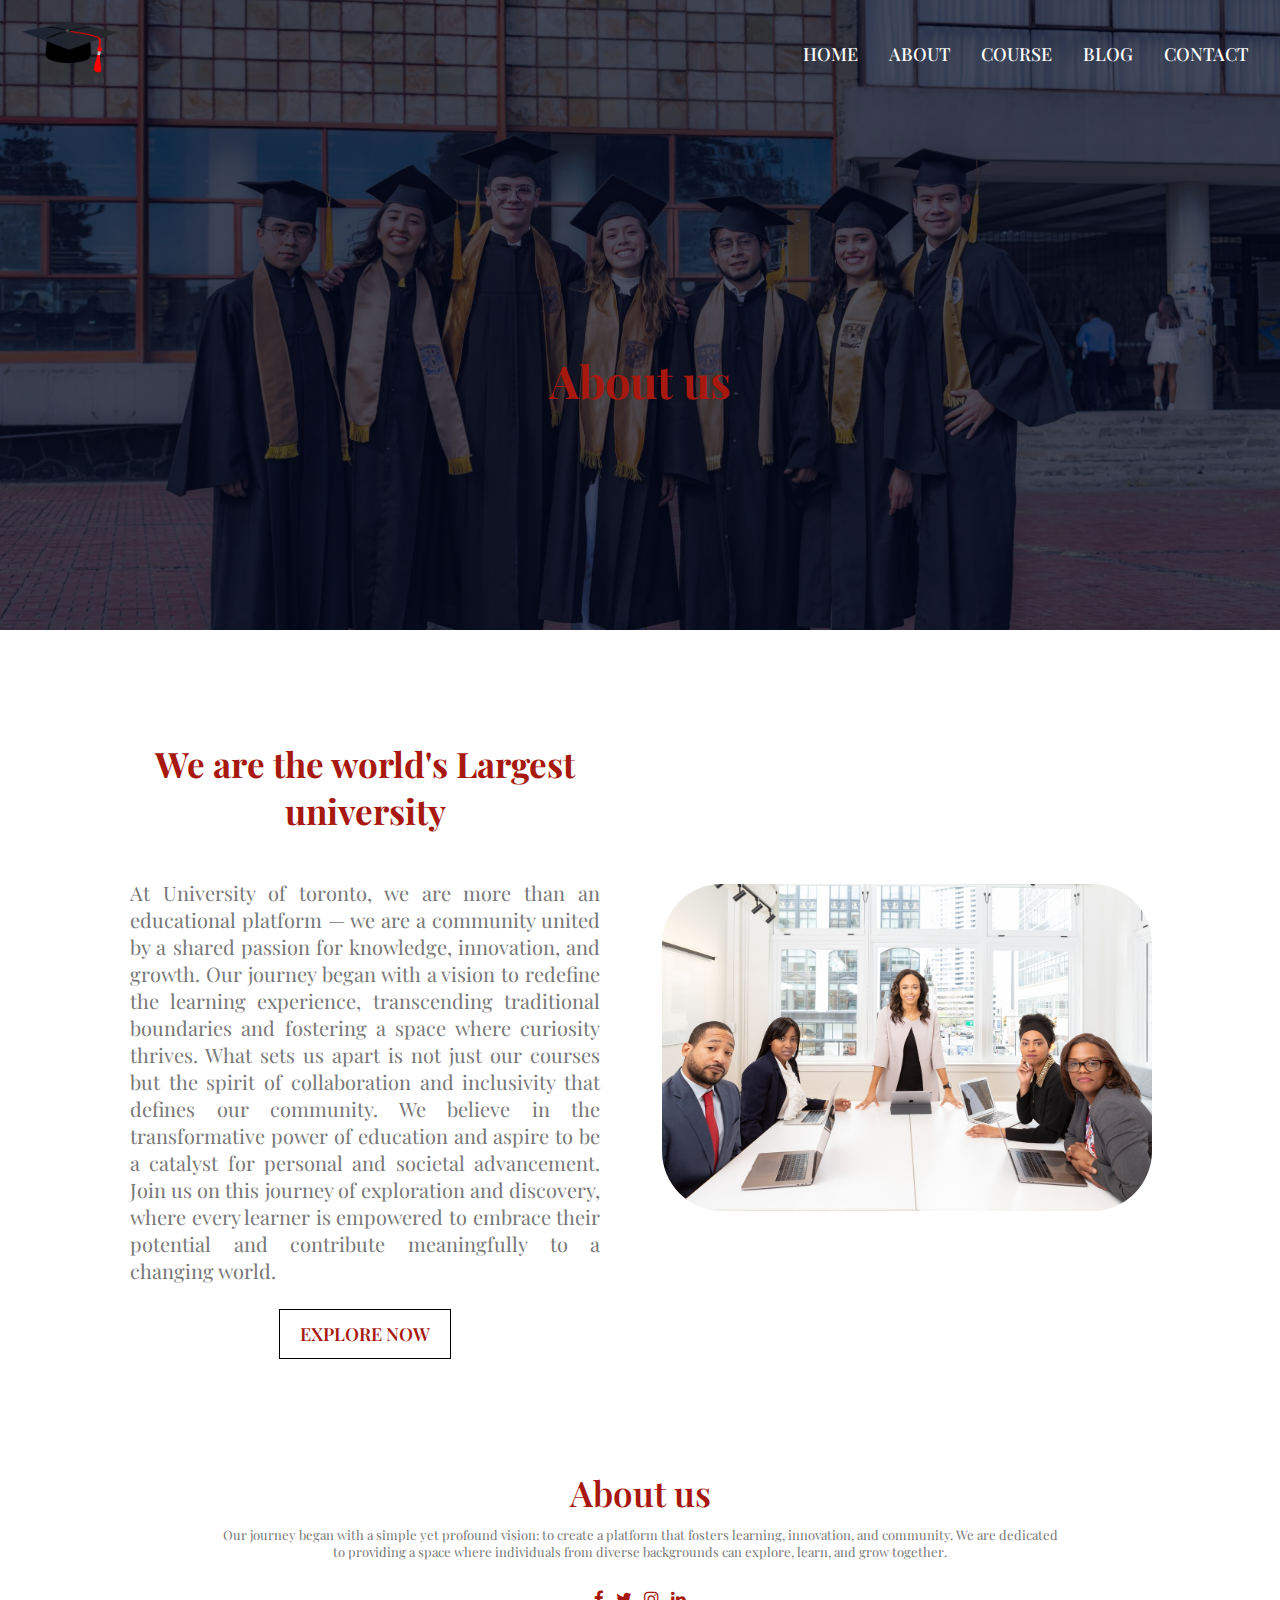
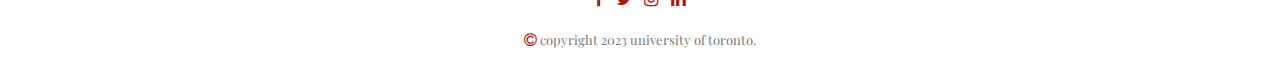
==== about.html @ 58e4b582 "first commit" ====
<!DOCTYPE html>
<html lang="en">
  <head>
    <meta charset="UTF-8" />
    <meta name="viewport" content="width=device-width, initial-scale=1.0" />
    <link
      href="https://fonts.googleapis.com/css2?family=Playfair+Display:ital,wght@0,400;0,500;0,600;1,400;1,500&display=swap"
      rel="stylesheet"
    />
    <link
      rel="stylesheet"
      href="https://cdnjs.cloudflare.com/ajax/libs/font-awesome/4.7.0/css/font-awesome.min.css"
    />
    <link rel="stylesheet" href="style.css" />
    <title>university of toronto</title>
  </head>
  <body>
    <!-- about page header section -->
    <section id="sub-header">
      <nav>
        <h1>
          <a href="index.html"><img src="images/logo4.png" /></a>
        </h1>
        <div class="right">
          <ul>
            <li><a href="index.html">HOME</a></li>
            <li><a href="about.html">ABOUT</a></li>
            <li><a href="">COURSE</a></li>
            <li><a href="">BLOG</a></li>
            <li><a href="">CONTACT</a></li>
          </ul>
        </div>
      </nav>
      <h2>About us</h2>
    </section>

    <!-- about us content -->

    <section id="about-us">
      <div class="row">
        <div class="about-sec">
          <h2>We are the world's Largest university</h2>
          <div class="about-phara">
            <p>
              At University of toronto, we are more than an educational platform
              — we are a community united by a shared passion for knowledge,
              innovation, and growth. Our journey began with a vision to
              redefine the learning experience, transcending traditional
              boundaries and fostering a space where curiosity thrives. What
              sets us apart is not just our courses but the spirit of
              collaboration and inclusivity that defines our community. We
              believe in the transformative power of education and aspire to be
              a catalyst for personal and societal advancement. Join us on this
              journey of exploration and discovery, where every learner is
              empowered to embrace their potential and contribute meaningfully
              to a changing world.
            </p>
          </div>
          <a href="#"><button>EXPLORE NOW</button></a>
        </div>
        <div class="about-sec-2">
          <img src="images/about.jpg" alt="" />
        </div>
      </div>
    </section>

    <!-- about page footer section -->

    <section id="footer">
      <h4>About us</h4>
      <p>
        Our journey began with a simple yet profound vision: to create a
        platform that fosters learning, innovation, and community. We are
        dedicated <br />to providing a space where individuals from diverse
        backgrounds can explore, learn, and grow together.
      </p>
      <div class="icons">
        <i class="fa fa-facebook"></i>
        <i class="fa fa-twitter"></i>
        <i class="fa fa-instagram"></i>
        <i class="fa fa-linkedin"></i>
      </div>
      <div class="copyright">
        <p>
          <i class="fa fa-copyright"></i> copyright 2023 university of toronto.
        </p>
      </div>
    </section>
  </body>
</html>
---- style.css ----
* {
  margin: 0;
  padding: 0;
  font-family: "Playfair Display", serif;
}
/* header section */
#header {
  width: 100%;
  min-height: 100vh;
  background-image: linear-gradient(rgba(7, 7, 7, 0.62), rgba(0, 0, 0, 0.814)),
    url(images/banner1.jpg);
  background-position: center;
  background-size: cover;
  position: relative;
}
#header nav {
  display: flex;
  padding: 10px 20px;
  justify-content: space-between;
  align-items: center;
}
#header nav button {
  padding: 10px;
  font-size: 40px;
  background-color: transparent;
  border: none;
  color: #fff;
  display: none;
}

img {
  width: 100%;
}
#header h1 {
  width: 100px;
}
#header .right {
  flex: 1;
  text-align: right;
  position: relative;
}
#header ul li {
  list-style: none;
  display: inline-block;
  padding: 8px 12px;
  position: relative;
}
#header ul li a {
  color: #ffffff;
  text-decoration: none;
  font-size: 18px;
  font-weight: 500;
}
#header ul li::after {
  content: "";
  width: 0;
  height: 2px;
  background: #a7180e;
  display: block;
  margin: auto;
  transition: 0.4s;
}
#header ul li:hover::after {
  width: 100%;
}
#header .text-box {
  width: 90%;
  margin-top: 25px;
  color: #ffffff;
  position: absolute;
  top: 50%;
  left: 50%;
  transform: translate(-50%, -50%);
  text-align: center;
}
#header .text-box h1 {
  width: 100%;
  font-size: 50px;
  color: #a7180e;
}
#header .text-box p {
  margin-top: 15px;
  margin-bottom: 150px;
  font-size: 18px;
  color: #ffffff;
}
#header .text-box p span {
  color: #a7180e;
}
#header .header-btn a {
  display: inline-block;
  text-decoration: none;
  color: #a7180e;
  border: 1px solid #ffffff;
  padding: 12px 20px;
  font-size: 15px;
  font-weight: 600;
  background: transparent;
  position: relative;
  cursor: pointer;
}
#header .header-btn a:hover {
  border: 1px solid #000000;
  background: #a7180e;
  color: #000000;
  transition: 1s;
}
/* courses section */
#course {
  width: 80%;
  margin: auto;
  padding-top: 100px;
  text-align: center;
}
#course h1 {
  font-size: 36px;
  font-weight: 600;
  color: #a7180e;
}
#course p {
  color: #777;
  font-size: 14px;
  font-weight: 300;
  line-height: 22px;
  padding: 10px;
}
#course .row {
  margin-top: 5%;
  display: flex;
  justify-content: space-between;
}
#course .course-sec {
  flex-basis: 31%;
  background: #fff3f3;
  border-radius: 10px;
  margin-bottom: 5%;
  padding: 20px 12px;
  box-sizing: border-box;
  transition: 0.5s;
}
#course .course-sec:hover {
  box-shadow: 0 0 20px 0px rgba(0, 0, 0, 0.2);
}
#course h3 {
  text-align: center;
  font-weight: 600;
  margin: 10px 0;
}
/* section campus */
#campus {
  width: 80%;
  margin: auto;
  text-align: center;
  padding-top: 50px;
}
#campus h1 {
  font-size: 34px;
  font-weight: 600;
  color: #a7180e;
}
#campus p {
  color: #777;
  font-size: 14px;
  font-weight: 300;
  line-height: 22px;
  padding-bottom: 40px;
}
#campus .row {
  display: flex;
  gap: 35px;
}
#campus .campus-sec {
  flex-basis: 32%;
  margin-bottom: 30px;
  border-radius: 10px;
  position: relative;
  overflow: hidden;
}

#campus .campus-sec .img img {
  width: 100%;
  display: block;
}
#campus .layer {
  background: transparent;
  height: 100%;
  width: 100%;
  position: absolute;
  top: 0;
  left: 0;
  transition: 0.5s;
}
#campus .layer:hover {
  background: rgba(77, 77, 77, 0.7);
}
#campus .layer h3 {
  color: #a7180e;
  font-size: 46px;
  width: 100%;
  bottom: 0;
  left: 50%;
  transform: translateX(-50%);
  position: absolute;
  opacity: 0;
  transition: 1s;
}
#campus .layer:hover h3 {
  bottom: 49%;
  opacity: 1;
}
/* facilities */
#facilities {
  width: 80%;
  margin: auto;
  text-align: center;
  padding-top: 100px;
}
#facilities h1 {
  font-size: 34px;
  font-weight: 600;
  color: #a7180e;
}
#facilities p {
  color: #777;
  font-size: 14px;
  font-weight: 300;
  line-height: 22px;
  padding-bottom: 40px;
}
#facilities .row {
  display: flex;
  gap: 35px;
}
#facilities .facilities-sec {
  flex-basis: 31%;
  border-radius: 10px;
  margin-bottom: 5%;
  text-align: left;
}
#facilities .facilities-sec img {
  width: 100%;
  border-radius: 10px;
}
#facilities .facilities-sec h3 {
  margin-top: 16px;
  margin-bottom: 15px;
  text-align: center;
  color: #a7180e;
}
#facilities .facilities-sec p {
  padding: 0;
}
/* testimonials */
#testimonials {
  width: 80%;
  margin: auto;
  text-align: center;
  padding-top: 100px;
}
#testimonials h1 {
  font-size: 34px;
  font-weight: 600;
  color: #a7180e;
}
#testimonials p {
  color: #777;
  font-size: 14px;
  font-weight: 300;
  line-height: 22px;
  padding-bottom: 40px;
}
#testimonials .row {
  display: flex;
  gap: 40px;
}
#testimonials .testimonials-sec {
  flex-basis: 44%;
  border-radius: 10px;
  margin-bottom: 5%;
  text-align: left;
  background: #fff3f3;
  padding: 25px;
  cursor: pointer;
}
#testimonials .testimonials-sec img {
  height: 40px;
  width: 40px;
  margin-left: 5px;
  margin-right: 30px;
  border-radius: 50%;
}
#testimonials .testimonials-sec h3 {
  text-align: center;
  display: inline-block;
  margin-top: 10px;
  margin-left: 74px;
}
#testimonials .testimonials-sec p {
  padding: 0;
}
.testimonials-image {
  vertical-align: middle;
}
.testimonial-flex {
  display: flex;
}
#testimonials .testimonials-sec .fa-one {
  margin-top: 10px;
  margin-left: 74px;
}
#testimonials .testimonials-sec i {
  color: #f44336;
  font-size: 9px;
}
/* call section */

#call-to-action {
  margin: 100px auto;
  width: 80%;
  background-image: linear-gradient(rgba(0, 0, 0, 0.7), rgba(0, 0, 0, 0.7)),
    url(images/banner2.jpg);
  background-position: center;
  background-size: cover;
  border-radius: 10px;
  text-align: center;
  padding: 100px 0;
}
#call-to-action h2 {
  color: #fff;
  margin-bottom: 40px;
  padding: 0;
  letter-spacing: 2px;
}
#call-to-action .footer-btn {
  display: inline-block;
  text-decoration: none;
  color: #a7180e;
  border: 1px solid #ffffff;
  padding: 12px 20px;
  font-size: 15px;
  font-weight: 600;
  background: transparent;
  position: relative;
  cursor: pointer;
}
#call-to-action .footer-btn:hover {
  border: 1px solid #000000;
  background: #a7180e;
  color: #000000;
  transition: 1s;
}
/* footer section */
#footer {
  width: 100%;
  text-align: center;
  padding: 20px 0;
}
#footer h4 {
  margin-top: 10px;
  margin-bottom: 10px;
  font-weight: 600;
  font-size: 35px;
  color: #a7180e;
}
#footer p {
  padding-bottom: 10px;
  font-size: 13px;
  color: #777;
}
#footer .icons i {
  padding: 4px;
  padding-top: 20px;
  font-size: 17px;
  color: #a7180e;
  cursor: pointer;
}
#footer .copyright {
  padding-top: 20px;
}
#footer .fa-copyright {
  color: #a7180e;
  font-size: 15px;
}

/* about page  */
/* sub header section */

#sub-header {
  height: 70vh;
  width: 100%;
  background-image: linear-gradient(rgba(4, 9, 30, 0.7), rgba(4, 9, 30, 0.7)),
    url(images/background2.jpg);
  background-position: center;
  background-size: cover;
  text-align: center;
  color: #a7180e;
  font-size: 30px;
}
#sub-header h2 {
  margin-top: 250px;
}

#sub-header nav {
  display: flex;
  padding: 10px 20px;
  justify-content: space-between;
  align-items: center;
}
img {
  width: 100%;
}
#sub-header h1 {
  width: 100px;
}
#sub-header .right {
  flex: 1;
  text-align: right;
}
#sub-header ul li {
  list-style: none;
  display: inline-block;
  padding: 8px 12px;
  position: relative;
}
#sub-header ul li a {
  color: #ffffff;
  text-decoration: none;
  font-size: 18px;
  font-weight: 500;
}
#sub-header ul li::after {
  content: "";
  width: 0;
  height: 2px;
  background: #a7180e;
  display: block;
  margin: auto;
  transition: 0.4s;
}
#sub-header ul li:hover::after {
  width: 100%;
}

/* about us content */

#about-us {
  width: 80%;
  margin: auto;
  padding-top: 80px;
  padding-bottom: 50px;
}
#about-us .row {
  display: flex;
  gap: 60px;
  align-items: center;
}
#about-us .about-sec {
  flex-basis: 48%;
  padding: 30px 2px;
  justify-content: center;
  text-align: center;
}
#about-us .about-phara {
  text-align: justify;
}
.about-sec-2 {
  width: 50%;
}
#about-us .about-sec-2 img {
  width: 100%;
  border-radius: 60px;
}
#about-us .about-sec h2 {
  padding-top: 0;
  padding-bottom: 30px;
  font-size: 35px;
  color: #a7180e;
}
#about-us .about-sec p {
  padding: 15px 0 25px;
  font-size: 20px;
  color: #777;
}
#about-us .about-sec button {
  display: inline-block;
  text-decoration: none;
  color: #a7180e;
  border: 1px solid #000000;
  padding: 12px 20px;
  font-size: 18px;
  font-weight: 600;
  background: transparent;
  position: relative;
  cursor: pointer;
}
#about-us .about-sec button:hover {
  border: 1px solid #000000;
  background: #a7180e;
  color: #000000;
  transition: 1s;
}

/* scroll bar */

::-webkit-scrollbar {
  width: 15px;
}
::-webkit-scrollbar-track {
  background: white;
}
::-webkit-scrollbar-thumb {
  background: #a7180e;
}
::-webkit-scrollbar-thumb:hover {
  background: rgba(0, 0, 0, 0.873);
}
/* responsive section */
/* header responsive */

@media all and (max-width: 700px) {
  #header .right {
    position: relative;
  }
  #header nav .right ul {
    display: none;
  }
  #header nav .right:hover ul {
    display: flex;
    flex-direction: column;
    position: absolute;
    right: 51px;
    top: 21px;
    align-items: center;
    background-color: rgba(0, 0, 0, 0.4);
  }
  #header nav button {
    display: inline-block;
  }
  #header .text-box h1 {
    font-size: 33px;
  }
  #header .text-box p {
    font-size: 12px;
  }
}
/* courses responsive */

@media all and (max-width: 985px) {
  #course .row {
    flex-direction: column;
    row-gap: 30px;
  }
  #course .course-sec {
    width: 70%;
    margin: 0 auto;
  }
}

/* campus responsive */

@media all and (max-width: 850px) {
  #campus .row {
    flex-direction: column;
  }
  #campus .row .campus-sec .img {
    max-width: 350px;
    margin: 0 auto;
  }
  #campus .layer {
    display: none;
  }
}
/* facilities responsive */
@media all and (max-width: 990px) {
  #facilities .row {
    flex-direction: column;
  }
  #facilities .row .img-facilities {
    width: 80%;
    margin: 0 auto;
  }
  #facilities .facilities-sec .img-discr {
    width: 80%;
    margin: 0 auto;
    text-align: center;
  }
}

/* testimonials responsive */

@media all and (max-width: 960px) {
  #testimonials .row {
    flex-direction: column;
  }
}
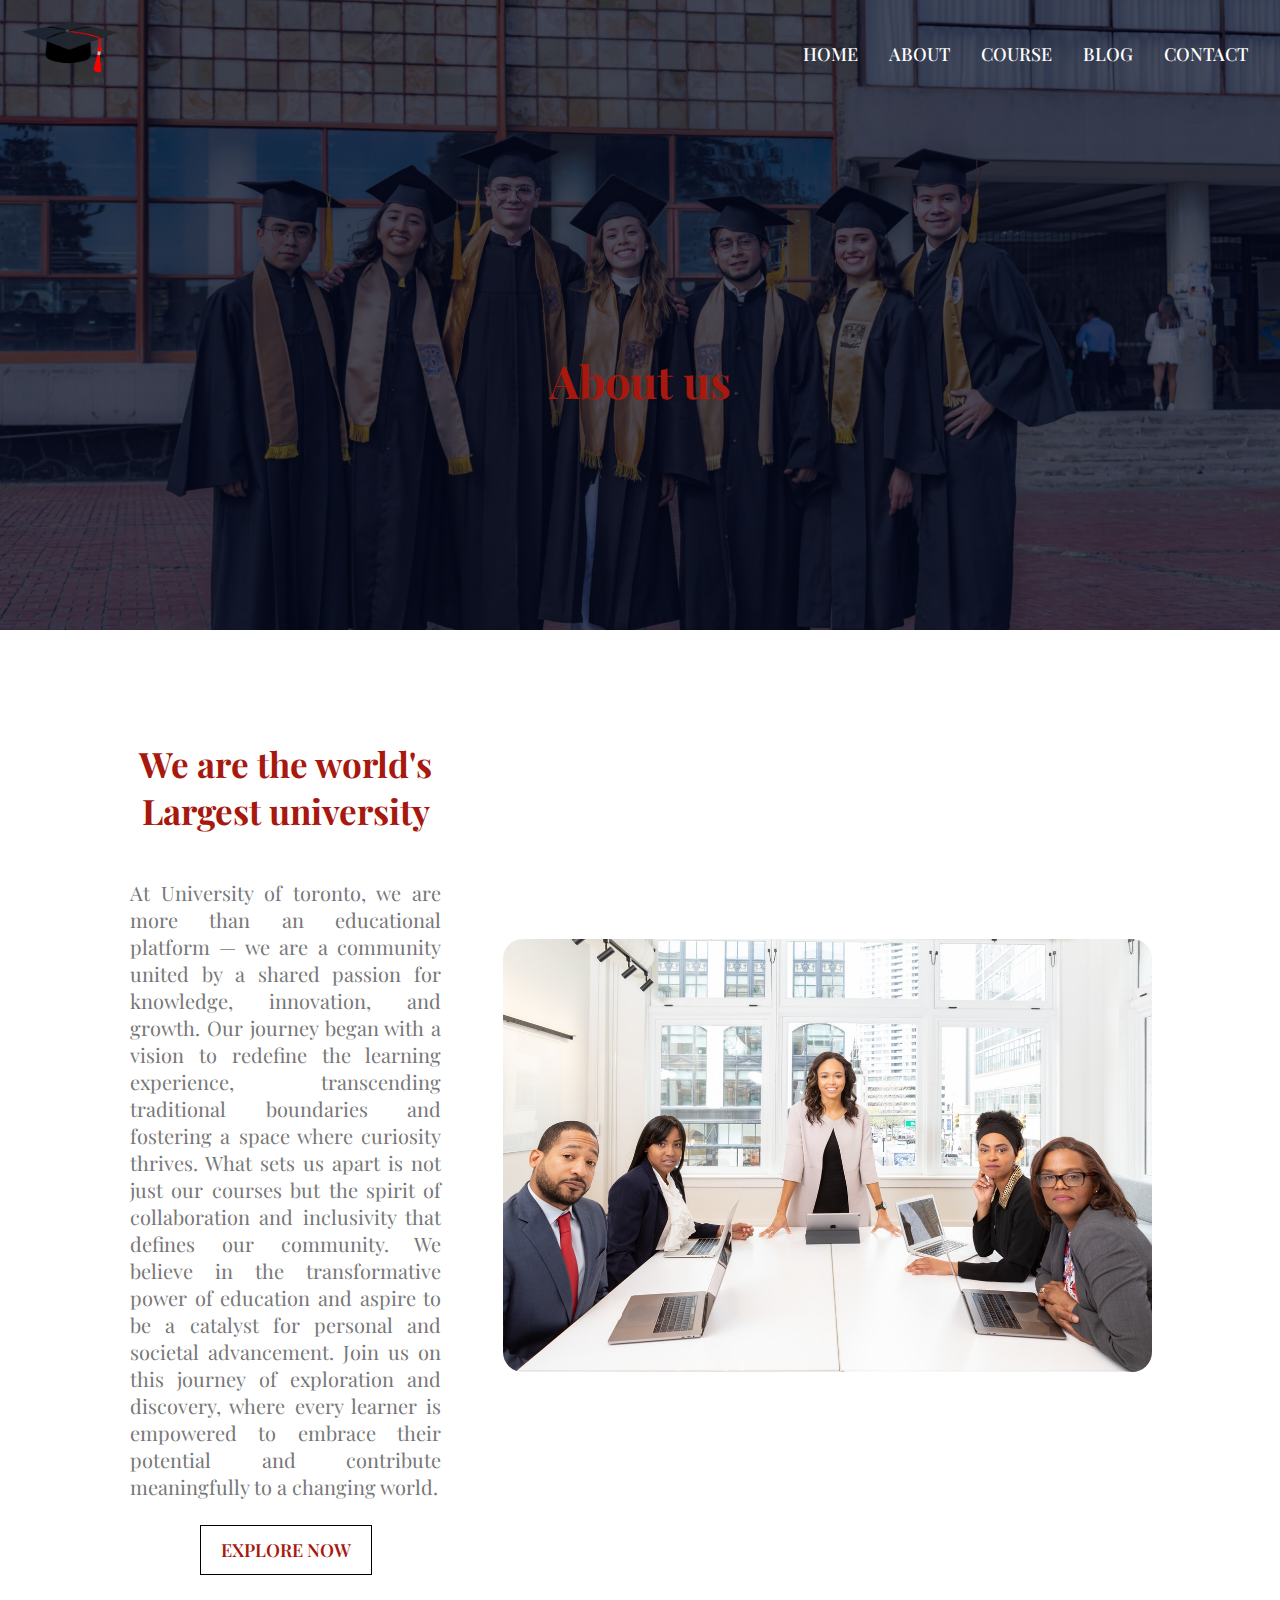
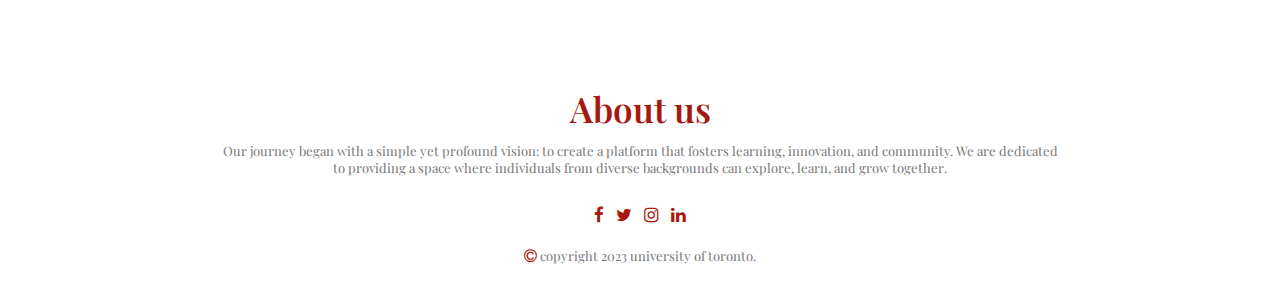
==== commit f9df484d: "changes in responsive" ====
--- a/about.html
+++ b/about.html
@@ -22,6 +22,7 @@
           <a href="index.html"><img src="images/logo4.png" /></a>
         </h1>
         <div class="right">
+          <button><i class="fa fa-bars"></i></button>
           <ul>
             <li><a href="index.html">HOME</a></li>
             <li><a href="about.html">ABOUT</a></li>
@@ -68,12 +69,14 @@
 
     <section id="footer">
       <h4>About us</h4>
-      <p>
-        Our journey began with a simple yet profound vision: to create a
-        platform that fosters learning, innovation, and community. We are
-        dedicated <br />to providing a space where individuals from diverse
-        backgrounds can explore, learn, and grow together.
-      </p>
+      <div class="footer-p">
+        <p>
+          Our journey began with a simple yet profound vision: to create a
+          platform that fosters learning, innovation, and community. We are
+          dedicated <br />to providing a space where individuals from diverse
+          backgrounds can explore, learn, and grow together.
+        </p>
+      </div>
       <div class="icons">
         <i class="fa fa-facebook"></i>
         <i class="fa fa-twitter"></i>
--- a/style.css
+++ b/style.css
@@ -312,7 +312,7 @@
   color: #f44336;
   font-size: 9px;
 }
-/* call section */
+/* contact section */
 
 #call-to-action {
   margin: 100px auto;
@@ -326,7 +326,8 @@
   padding: 100px 0;
 }
 #call-to-action h2 {
-  color: #fff;
+  font-size: 35px;
+  color: #a7180e;
   margin-bottom: 40px;
   padding: 0;
   letter-spacing: 2px;
@@ -362,6 +363,10 @@
   font-size: 35px;
   color: #a7180e;
 }
+#footer .footer-p {
+  width: 75%;
+  margin: 0 auto;
+}
 #footer p {
   padding-bottom: 10px;
   font-size: 13px;
@@ -382,7 +387,7 @@
   font-size: 15px;
 }
 
-/* about page  */
+/* about page header section */
 /* sub header section */
 
 #sub-header {
@@ -405,6 +410,14 @@
   padding: 10px 20px;
   justify-content: space-between;
   align-items: center;
+}
+#sub-header nav button {
+  padding: 10px;
+  font-size: 40px;
+  background-color: transparent;
+  border: none;
+  color: #fff;
+  display: none;
 }
 img {
   width: 100%;
@@ -466,9 +479,12 @@
 .about-sec-2 {
   width: 50%;
 }
+#about-us .about-sec-2 {
+  width: 100%;
+}
+
 #about-us .about-sec-2 img {
-  width: 100%;
-  border-radius: 60px;
+  border-radius: 20px;
 }
 #about-us .about-sec h2 {
   padding-top: 0;
@@ -570,7 +586,9 @@
     display: none;
   }
 }
+
 /* facilities responsive */
+
 @media all and (max-width: 990px) {
   #facilities .row {
     flex-direction: column;
@@ -593,3 +611,67 @@
     flex-direction: column;
   }
 }
+
+/* contact responsive */
+
+@media all and (max-width: 750px) {
+  #call-to-action h2 {
+    font-size: 30px;
+  }
+}
+
+/* footer responsive */
+
+@media all and (max-width: 560px) {
+  #footer .footer-p {
+    width: 75%;
+    margin: 0 auto;
+  }
+}
+
+/* about us section */
+/* about page header section */
+
+@media all and (max-width: 700px) {
+  #sub-header .right {
+    position: relative;
+  }
+  #sub-header nav .right ul {
+    display: none;
+  }
+  #sub-header nav .right:hover ul {
+    display: flex;
+    flex-direction: column;
+    position: absolute;
+    right: 51px;
+    top: 21px;
+    align-items: center;
+    background-color: rgba(0, 0, 0, 0.4);
+  }
+  #sub-header nav button {
+    display: inline-block;
+  }
+  #sub-header .text-box h1 {
+    font-size: 33px;
+  }
+  #sub-header .text-box p {
+    font-size: 12px;
+  }
+}
+
+/* about us content responsive */
+
+@media all and (max-width: 1140px) {
+  #about-us .row {
+    flex-direction: column;
+  }
+}
+
+/* about page footer section */
+
+@media all and (max-width: 645px) {
+  #footer .footer-p {
+    width: 75%;
+    margin: 0 auto;
+  }
+}
